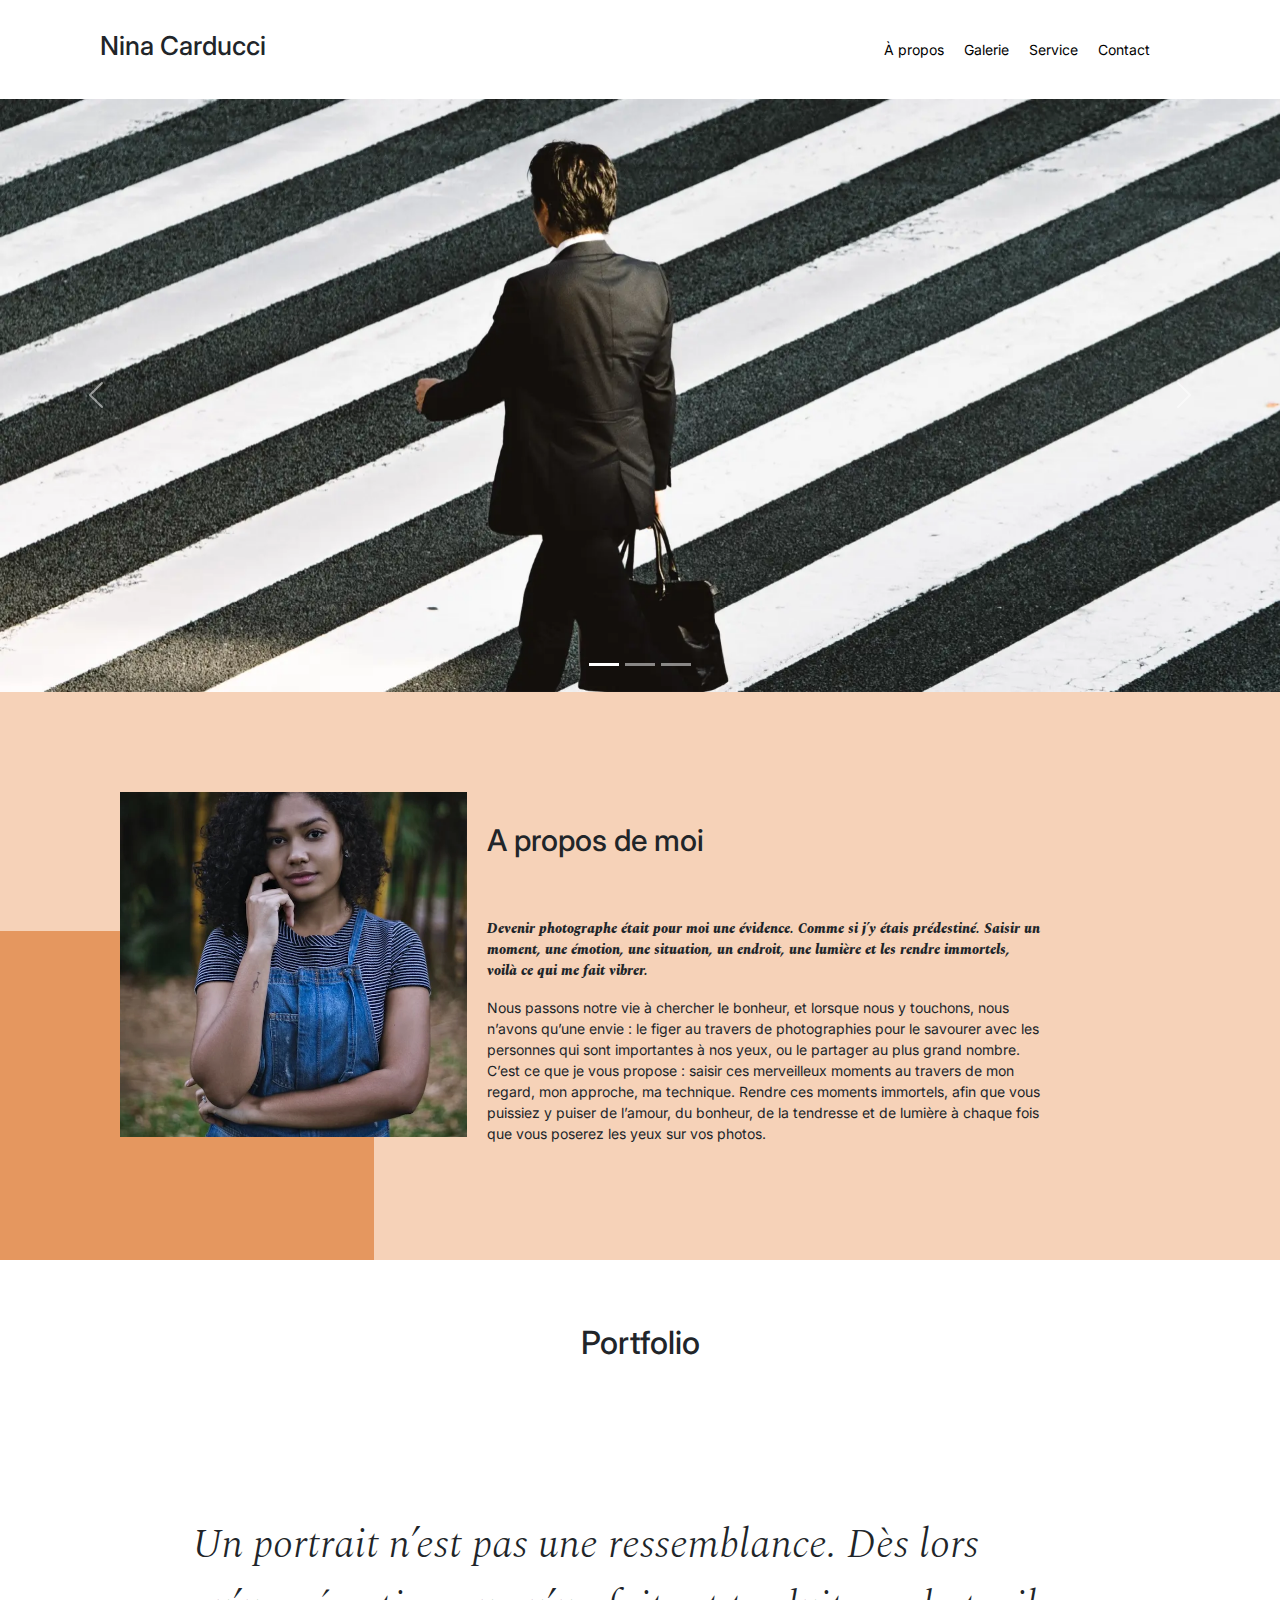
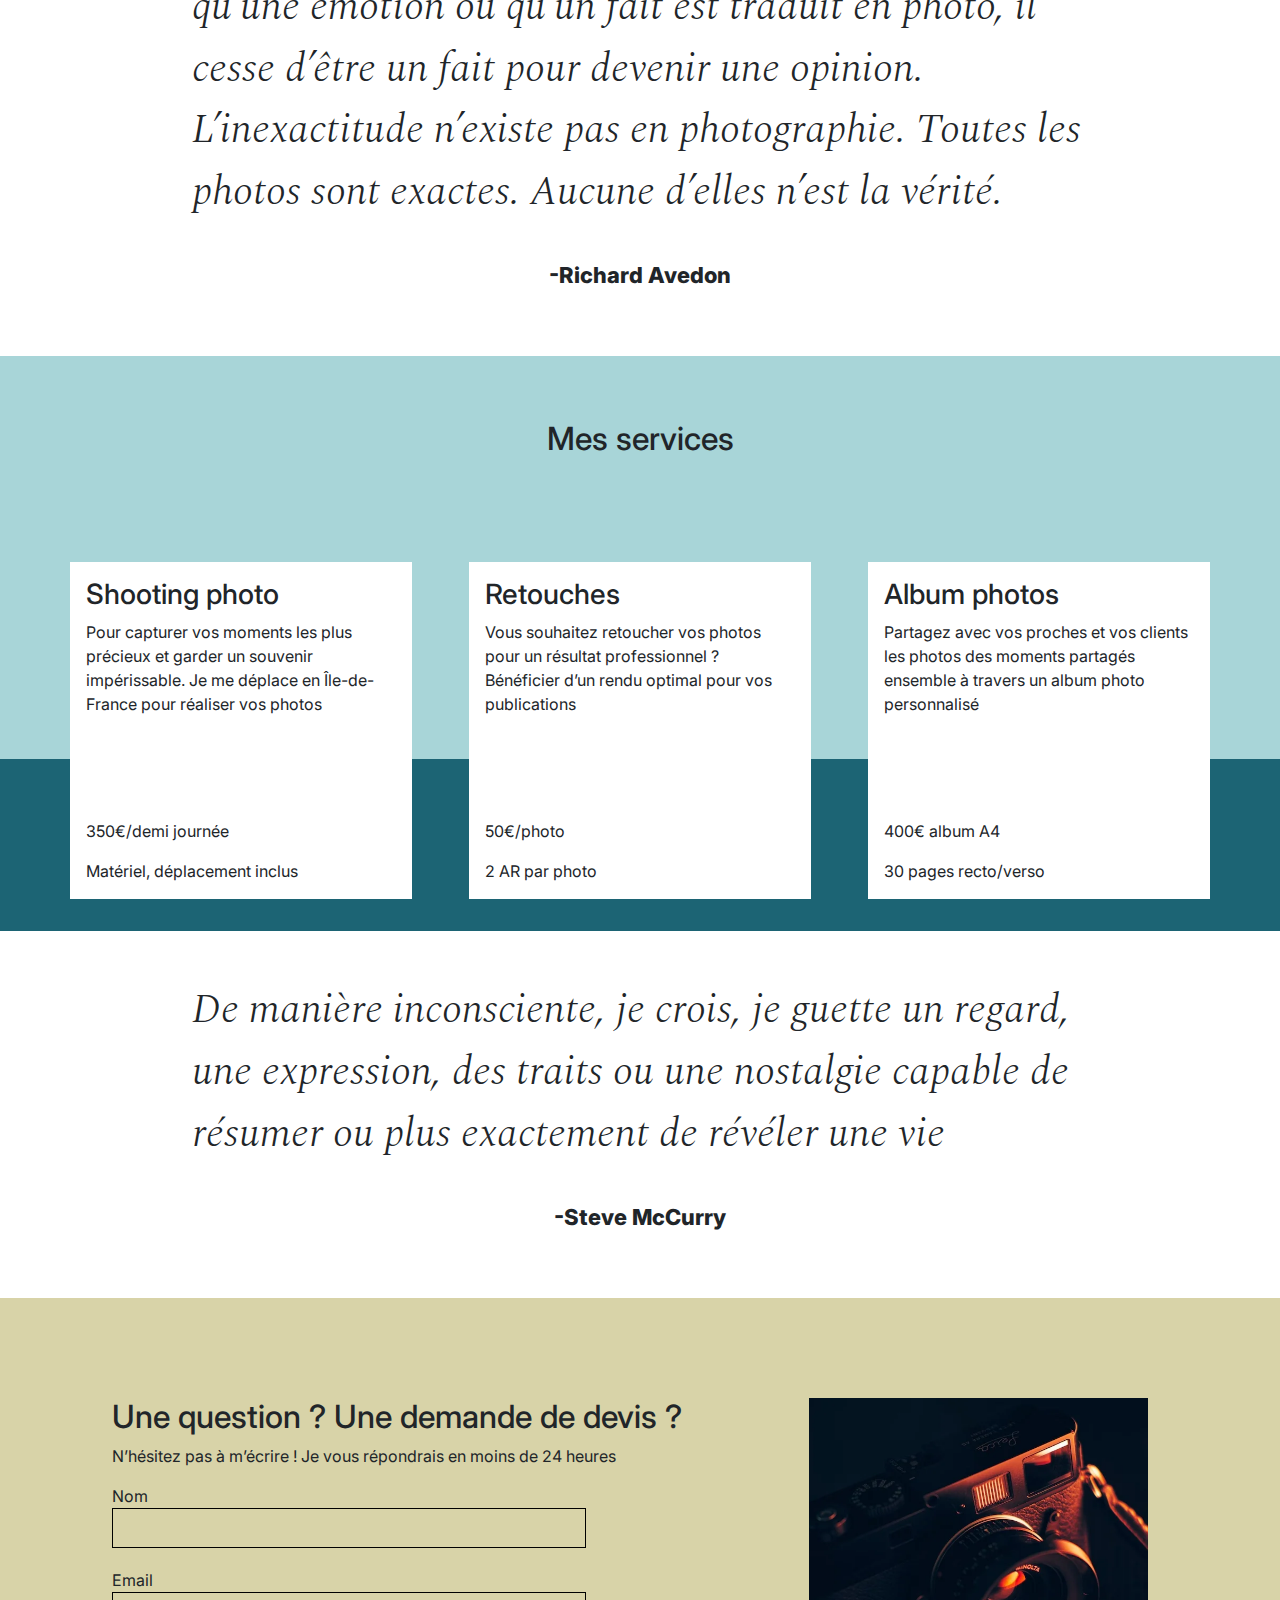
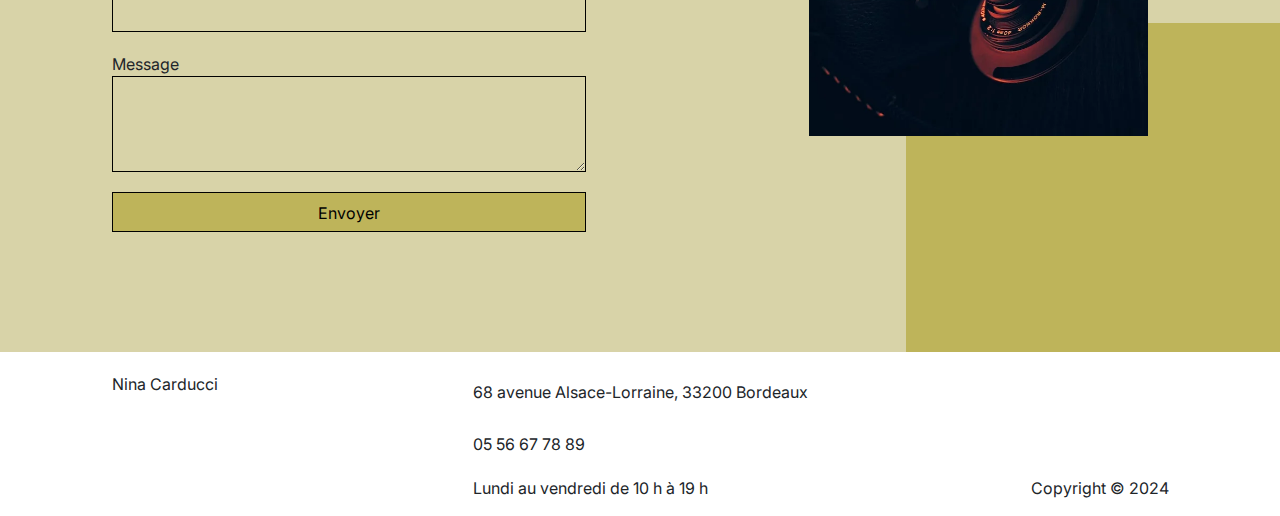
==== index.html @ c03c8fc2 "add adress schema.org" ====
<!DOCTYPE html>
<html lang="fr">
  <head>
<script type="application/ld+json">
{
  "@context": "http://schema.org",
  "@type": "CreativeWork",
  "name": "Nina Carducci - Photographie",
  "url": "https://sebdgv.github.io/nina-carducci/",
  "author": {
    "@type": "Person",
    "name": "Nina Carducci",
    "url": "https://sebdgv.github.io/nina-carducci/"
  },
  "datePublished": "2020-01-01",
  "dateModified": "2024-04-19",
  "description": "Portfolio officiel de Nina Carducci, présentant une collection ainsi que des services de photographie.",
  "genre": "Photographie",
  "inLanguage": "fr",
  "image": {
    "@type": "ImageObject",
    "url": "https://sebdgv.github.io/nina-carducci/images/slider/nicholas-green-nPz8akkUmDI-unsplash.webp"
  },
  "mainEntityOfPage": {
    "@type": "WebPage",
    "@id": "https://sebdgv.github.io/nina-carducci/"
  },
  "countryOfOrigin": {
    "@type": "Country",
    "name": "France"
  },
  "contentLocation": {
    "@type": "Place",
    "name": "Bordeaux, France",
    "telephone": "+33556677889",
    "address": {
    "@type": "PostalAddress",
    "streetAddress": "68 avenue Alsace-Lorraine",
    "addressLocality": "Bordeaux",
    "postalCode": "33000",
    "addressCountry": "FR"
  },
  "image": "https://sebdgv.github.io/nina-carducci/images/slider/nicholas-green-nPz8akkUmDI-unsplash.webp",
    "openingHoursSpecification": [
      {
        "@type": "OpeningHoursSpecification",
        "dayOfWeek": [
          "Monday",
          "Tuesday",
          "Wednesday",
          "Thursday",
          "Friday"
        ],
        "opens": "10:00",
        "closes": "19:00"
      }
    ]
  }
}
</script>
    <meta name="viewport" content="width=device-width, initial-scale=1.0" />
    <link rel="stylesheet" href="./assets/bootstrap/bootstrap.css" />
    <link rel="stylesheet" href="./assets/style.css" />
    <link rel="preconnect" href="https://fonts.googleapis.com" />
    <link rel="preconnect" href="https://fonts.gstatic.com" crossorigin />
    <link
      href="https://fonts.googleapis.com/css2?family=Inter&family=Spectral:ital,wght@0,400;1,300;1,400;1,800&display=swap"
      rel="stylesheet"
    />
    <link
      rel="stylesheet"
      href="https://cdnjs.cloudflare.com/ajax/libs/font-awesome/6.5.2/css/all.min.css"
      integrity="sha512-SnH5WK+bZxgPHs44uWIX+LLJAJ9/2PkPKZ5QiAj6Ta86w+fsb2TkcmfRyVX3pBnMFcV7oQPJkl9QevSCWr3W6A=="
      crossorigin="anonymous"
      referrerpolicy="no-referrer"
    />
    <meta charset="UTF-8" />
    <meta
      name="description"
      content="Nina Carducci est une photographe proffessionelle à Bordeaux."
    />
    <meta name="robots" content="index, follow" />

    <meta
      property="og:title"
      content="Nina Carducci - Photographe professionnelle à Bordeaux. "
    />
    <meta
      property="og:description"
      content="Découvrez les services de photographie uniques de Nina Carducci: portraits, de mariages, de concerts, et événements d'entreprise. 
      Retoucher vos clichés, personnaliser vos albums et capturer vos instants précieux avec une qualité professionnelle garantie. Explorez notre galerie et réservez votre séance aujourd'hui !"
    />
    <meta property="og:type" content="website" />
    <meta property="og:url" content="https://sebdgv.github.io/nina-carducci/" />
    <script src="./assets/bootstrap/bootstrap.bundle.js"></script>
    <script
      src="https://code.jquery.com/jquery-3.4.1.min.js"
      integrity="sha256-CSXorXvZcTkaix6Yvo6HppcZGetbYMGWSFlBw8HfCJo="
      crossorigin="anonymous"
    ></script>
    <script src="./assets/maugallery.js"></script>
    <script src="./assets/scripts.js"></script>
    <title>Nina Carducci - Photographe Professionnel à Bordeaux</title>
  </head>
  <body>
    <div class="top-header">
      <h1 class="name">Nina Carducci</h1>
      <div class="nav">
        <ul>
          <li><a href="#about">À propos</a></li>
          <li><a href="#gallery">Galerie</a></li>
          <li><a href="#services">Service</a></li>
          <li><a href="#contact">Contact</a></li>
          <li>
            <a
              class="social-link"
              href="https://www.instagram.com/ninacarducci.photo/?hl=fr"
              target="_blank"
              aria-label="icon instagram"
              ><i class="fa-brands fa-instagram"></i
            ></a>
          </li>
        </ul>
      </div>
    </div>
    <div id="header">
      <div
        id="carouselExampleIndicators"
        class="carousel slide"
        data-bs-ride="carousel"
      >
        <div class="carousel-indicators">
          <button
            type="button"
            data-bs-target="#carouselExampleIndicators"
            data-bs-slide-to="0"
            class="active"
            aria-current="true"
            aria-label="Slide 1"
          ></button>
          <button
            type="button"
            data-bs-target="#carouselExampleIndicators"
            data-bs-slide-to="1"
            aria-label="Slide 2"
          ></button>
          <button
            type="button"
            data-bs-target="#carouselExampleIndicators"
            data-bs-slide-to="2"
            aria-label="Slide 3"
          ></button>
        </div>
        <div class="carousel-inner">
          <div class="carousel-item active">
            <img
              src="./assets/images/slider/ryoji-iwata-wUZjnOv7t0g-unsplash.webp"
              class="d-block w-100"
              alt="Homme d'affaires traversant un passage piéton. "
            />
          </div>
          <div class="carousel-item">
            <img
              src="./assets/images/slider/nicholas-green-nPz8akkUmDI-unsplash.webp"
              class="d-block w-100"
              alt="Foule enthousiaste lors d'un concert."
            />
          </div>
          <div class="carousel-item">
            <img
              src="./assets/images/slider/edward-cisneros-3_h6-1NPDGw-unsplash.webp"
              class="d-block w-100"
              alt="Mariés dansant sous une haie d'honneur."
            />
          </div>
        </div>
        <button
          class="carousel-control-prev"
          type="button"
          data-bs-target="#carouselExampleIndicators"
          data-bs-slide="prev"
        >
          <span class="carousel-control-prev-icon" aria-hidden="true"></span>
          <span class="visually-hidden">Previous</span>
        </button>
        <button
          class="carousel-control-next"
          type="button"
          data-bs-target="#carouselExampleIndicators"
          data-bs-slide="next"
        >
          <span class="carousel-control-next-icon" aria-hidden="true"></span>
          <span class="visually-hidden">Next</span>
        </button>
      </div>
    </div>
    <section id="about">
      <div class="picture left">
        <img
          src="./assets/images/nina1.webp"
          alt="Portrait de la photographe Nina Carducci"
        />
      </div>
      <div id="about-me">
        <h2 class="about-me__title">A propos de moi</h2>
        <p class="about-me__introduction">
          Devenir photographe était pour moi une évidence. Comme si j’y étais
          prédestiné. Saisir un moment, une émotion, une situation, un endroit,
          une lumière et les rendre immortels, voilà ce qui me fait vibrer.
        </p>
        <p>
          Nous passons notre vie à chercher le bonheur, et lorsque nous y
          touchons, nous n’avons qu’une envie : le figer au travers de
          photographies pour le savourer avec les personnes qui sont importantes
          à nos yeux, ou le partager au plus grand nombre. C’est ce que je vous
          propose : saisir ces merveilleux moments au travers de mon regard, mon
          approche, ma technique. Rendre ces moments immortels, afin que vous
          puissiez y puiser de l’amour, du bonheur, de la tendresse et de
          lumière à chaque fois que vous poserez les yeux sur vos photos.
        </p>
      </div>
    </section>
    <section id="gallery">
      <h2 class="title">Portfolio</h2>
      <div class="container py-3">
        <figure class="gallery" style="display: none">
          <img
            data-gallery-tag="Concert"
            class="gallery-item"
            src="./assets/images/gallery/concerts/aaron-paul-wnX-fXzB6Cw-unsplash.webp"
            alt="Public sous éclairage rouge lors d'un concert."
            loading="lazy"
          />
          <img
            data-gallery-tag="Entreprises"
            class="gallery-item"
            src="./assets/images/gallery/entreprise/ali-morshedlou-WMD64tMfc4k-unsplash.webp"
            alt="Homme en costume avec un cravate rouge posant les bras croisés."
            loading="lazy"
          />
          <img
            data-gallery-tag="Entreprises"
            class="gallery-item"
            src="./assets/images/gallery/entreprise/jason-goodman-tHO1_OuKbg0-unsplash.webp"
            alt="Femme souriante en blouse bleue au bureau."
            loading="lazy"
          />
          <img
            data-gallery-tag="Mariages"
            class="gallery-item"
            src="./assets/images/gallery/mariage/hannah-busing-RvF2R_qMpRk-unsplash.webp"
            alt="Deux paires demains tendues les unes vers les autres."
            loading="lazy"
          />
          <img
            data-gallery-tag="Portrait"
            class="gallery-item"
            src="./assets/images/gallery/portraits/ade-tunji-rVkhWWZFAtQ-unsplash.webp"
            alt="Portrait d'homme barbu sous lumière vive."
            loading="lazy"
          />
          <img
            data-gallery-tag="Mariages"
            class="gallery-item"
            src="./assets/images/gallery/mariage/jakob-owens-SiniLJkXhMc-unsplash.webp"
            alt="Mariés heureux au crépuscule."
            loading="lazy"
          />
          <img
            data-gallery-tag="Portrait"
            class="gallery-item"
            src="./assets/images/gallery/portraits/nino-van-prattenburg--443cl1uR_8-unsplash.webp"
            alt="Jeune femme derrière un grillage."
            loading="lazy"
          />
          <img
            data-gallery-tag="Concert"
            class="gallery-item"
            src="./assets/images/gallery/concerts/austin-neill-hgO1wFPXl3I-unsplash.webp"
            alt="Artiste en contre-jour sur scène."
            loading="lazy"
          />
          <img
            data-gallery-tag="Entreprises"
            class="gallery-item"
            src="./assets/images/gallery/entreprise/mateus-campos-felipe-Fsgzm8N0hIY-unsplash.webp"
            alt="Femme souriante au bureau."
            loading="lazy"
          />
        </figure>
      </div>
      <div class="quote">
        <blockquote
          cite="https://phototrend.fr/2008/08/richard-avedon-au-jeu-de-paume/"
        >
          <p class="quote__text">
            Un portrait n’est pas une ressemblance. Dès lors qu’une émotion ou
            qu’un fait est traduit en photo, il cesse d’être un fait pour
            devenir une opinion. L’inexactitude n’existe pas en photographie.
            Toutes les photos sont exactes. Aucune d’elles n’est la vérité.
          </p>
          <footer class="quote__author"><cite>-Richard Avedon</cite></footer>
        </blockquote>
      </div>
    </section>
    <section id="services">
      <h2 class="title">Mes services</h2>
      <div class="container">
        <div class="service">
          <div class="service__description">
            <h3>Shooting photo</h3>
            <p>
              Pour capturer vos moments les plus précieux et garder un souvenir
              impérissable. Je me déplace en Île-de-France pour réaliser vos
              photos
            </p>
          </div>
          <div class="service__price">
            <p class="price">350€/demi journée</p>
            <span>Matériel, déplacement inclus</span>
          </div>
        </div>
        <div class="service">
          <div class="service__description">
            <h3>Retouches</h3>
            <p>
              Vous souhaitez retoucher vos photos pour un résultat professionnel
              ? Bénéficier d’un rendu optimal pour vos publications
            </p>
          </div>
          <div class="service__price">
            <p class="price">50€/photo</p>
            <span>2 AR par photo</span>
          </div>
        </div>
        <div class="service">
          <div class="service__description">
            <h3>Album photos</h3>
            <p>
              Partagez avec vos proches et vos clients les photos des moments
              partagés ensemble à travers un album photo personnalisé
            </p>
          </div>
          <div class="service__price">
            <p class="price">400€ album A4</p>
            <span>30 pages recto/verso</span>
          </div>
        </div>
      </div>
    </section>
    <div class="quote">
      <blockquote
        cite="https://phototrend.fr/2012/10/zoom-photographe-steve-mccurry/"
      >
        <p class="quote__text">
          De manière inconsciente, je crois, je guette un regard, une
          expression, des traits ou une nostalgie capable de résumer ou plus
          exactement de révéler une vie
        </p>
        <footer class="quote__author"><cite>-Steve McCurry</cite></footer>
      </blockquote>
    </div>
    <section id="contact">
      <div class="container">
        <div class="form-container">
          <h2>Une question ? Une demande de devis ?</h2>
          <p>
            N’hésitez pas à m’écrire ! Je vous répondrais en moins de 24 heures
          </p>
          <form action="#" method="post">
            <label for="nom">Nom</label>
            <input type="text" name="nom" id="nom" />
            <label for="email">Email</label>
            <input type="email" name="email" id="email" />
            <label for="message">Message</label>
            <textarea
              name="message"
              id="message"
              cols="30"
              rows="10"
            ></textarea>
            <input type="submit" value="Envoyer" />
          </form>
        </div>
        <figure class="picture right">
          <img
            src="./assets/images/camera1.webp"
            alt="Appareil photo vintage Minolta."
            loading="lazy"
          />
        </figure>
      </div>
    </section>
    <footer class="footer">
      <p class="logo">Nina Carducci</p>
      <div class="adress">
        <ul>
          <li>
            <p>
              <i class="fa-solid fa-location-dot"></i>
              68 avenue Alsace-Lorraine, 33200 Bordeaux
            </p>
          </li>
          <li>
            <p>
              <i class="fa-solid fa-mobile-screen-button"></i>
              05 56 67 78 89
            </p>
          </li>
          <li><p>Lundi au vendredi de 10 h à 19 h</p></li>
        </ul>
      </div>
      <div class="socials">
        <ul>
          <li>
            <a
              href="https://www.instagram.com/"
              target="_blank"
              aria-label="lien vers instagram"
              ><i class="fa-brands fa-instagram"></i
            ></a>
          </li>
          <li>
            <a
              href="https://www.facebook.com/"
              target="_blank"
              aria-label="icon facebook"
              ><i class="fa-brands fa-facebook-f"></i
            ></a>
          </li>
          <li>
            <a
              href="https://www.twitter.com/"
              target="_blank"
              aria-label="icon twitter"
              ><i class="fa-brands fa-x-twitter"></i
            ></a>
          </li>
        </ul>
        <p>Copyright © 2024</p>
      </div>
    </footer>
  </body>
</html>
---- assets/style.css ----
:root{
	--orangeDark: #E5975F;
	--orangeLight:#F6D2B8;
	--blueDark:#1C6474;
	--blueLight:#A8D5D8;
	--greenDark:#BEB45A;
	--greenLight:#D8D3A8;
}

body {
	max-width: 1920px;
	margin: auto;
}
* {
	font-family: 'Inter';
	font-style: normal;
}
.top-header {
	background-color: white;
	position: sticky;
	top:0;
	z-index: 1000;
	display: flex;
	justify-content: space-between;
	padding-inline: 100px;
	padding-block: 30px;
	align-items: center;
}

.top-header .name {
	font-size: 26px;
}

ul{
		list-style-type: none;
}

.nav ul {
	display: flex;
	font-size: 14px;
	margin-bottom: 0;
	align-items: center;
}

.nav li {
	padding-inline: 10px;
}

a {
	text-decoration: none;
	color: #000;
	white-space:nowrap;
}

a:hover{
	color: var(--orangeDark);
}


#about {
	display: flex;
	background-color: var(--orangeLight);
	padding-inline: 100px;
	padding-block: 100px;
	position: relative;
}

.picture.left::before {
	content: ' ';
	background-color: var(--orangeDark);
	width: 374px;
	height: 329px;
	position: absolute;
	bottom: 0;
	left: 0;
	z-index: -1;
}

.picture {
	flex: 1;
	margin: 0 20px;
	z-index: 0;
}

.picture img {
	width: 100%;

}
#about-me {
	flex: 2
}
.about-me__title {
	margin-top: 1em;
	margin-bottom: 60px;
	font-size: 30px;
}
.about-me__introduction {
	font-family: 'Spectral';
	font-weight: 800;
	font-style: italic;
	width: 60%;
}
#about-me p {
	width: 80%;
	font-size: 14px;
}

#gallery {
	/*	min-height: 100vh; */
}
.title{
	text-align: center;
	padding-block: 2em;
}
.gallery .nav {
	justify-content: center;
}
.nav-pills .nav-link.active, .nav-pills .show > .nav-link {
	color: #000;
	background-color: var(--orangeDark);
	border-radius: 10px ;
}
.nav-pills .nav-link {
	color: #000;
	cursor: pointer;
}
.item-column {
	position: relative;
	margin-bottom: 0 !important;
	padding: 0;
}
.item-column::after{
	content: "";
	display: block;
	padding-bottom: 100%;

}
.gallery-item {
	position: absolute;
	width: 100%;
	height: 100%;
	object-fit: cover;
	padding: .5em;
}
.mg-prev, .mg-next {
	width: 30px;
	height: 30px;
	border-radius: 00%;
	justify-content: center;
	align-items: center;
	display: flex;
	font-size: 24px;
}

.quote {
	font-family: 'Spectral';
	font-style: italic;
	width: 70%;
	margin: auto;
	padding-block: 3em;
}
.quote__text {
	font-family: Spectral;
	font-style: italic;
	font-weight: 300;
	font-size: calc(1.375rem + 1.5vw);
}

.quote__author {
	font-family: Spectral;
	font-weight: 800;
	font-size: 22px;
}

#services {
	margin: auto;
	background-color: var(--blueLight);
	position: relative;
}
#services .container::before{
	content: ' ';
	background-color: var(--blueDark);
	position: absolute;
	width: 100%;
	height: 30%;
	bottom: 0;
	left: 0;
	z-index: 0;
}

#services .container {
	justify-content: space-between;
	display: flex;
	padding : 2em 0;

}

.service {
	background-color: white;
	max-width: 390px;
	width: 30%;
	height: 337px;
	padding: 1em;
	display: flex;
	flex-direction: column;
	justify-content: space-between;
	z-index: 1;
}

#contact {
	margin: auto;
	background-color: var(--greenLight) ;
	position: relative;
	padding-inline: 100px;
	padding-block: 100px;
}

#contact .container {
	display: flex;
}
.picture.right::before {
	content: ' ';
	background-color: var(--greenDark);
	width: 374px;
	height: 329px;
	position: absolute;
	bottom: 0;
	right: 0;
	z-index: -1;
}
.form-container {
	flex : 2;

}
form {
	display: flex;
	flex-direction: column;
	width: 70%;
	align-items: flex-start;
}

form input {
	width: 100%;
	background-color: transparent;
	border: solid 1px;
	height: 2.5em;
	margin-bottom: 20px;
}

form textarea {
	width: 100%;
	background-color: transparent;
	border: solid 1px;
	height: 5em;
	line-height: 2.5em;
	font-size: 1.2em;
	margin-bottom: 20px;
}
input[type="submit"] {
	background-color: var(--greenDark);
	padding: .5em 1em
}

/* Icon social media */

.fa-brands{
	font-size: 1.5rem;
}


@media all and (max-width: 1180px) {
	.picture {
		flex : 2;
	}
	#about, #contact .container {
		align-items: center;
	}
	.about-me__title {
		margin-top: 0;
		margin-bottom: 1em;
	}
	#about-me p {
		width: 100%;
	}
}

@media all and (max-width: 1000px) {
	#about{
		flex-direction: column;

	}
	.picture {
		width: 50%;
	}
	.picture.left::before {
		width: 100%;
		height: 30%;
		position: absolute;
		bottom: auto;
		top: 0;
		left: 0;
		z-index: -1;
	}
	.about-me__title{
		text-align: center;
		margin-top: 1em;
	}
	#services .container {
		flex-direction: column;
	}
	.service {
		width: 100%;
		max-width: 100%;
		height: auto;
		margin: 2em 0
	}
	.service__description{
		margin-bottom: 1em;
	}

	#services .container::before{
		width: 30%;
		height: 100%;
		bottom: 0;
		right: 0;
		left: auto;
		z-index: 0;
	}

	#contact .container {
		flex-direction: column;
	}
	#contact .picture.right {
		margin-top: 1em;
	}
	.picture.right::before {
		width: 100%;
		height: 30%;
		position: absolute;
		bottom: 0;
		right: 0;
		z-index: -1;
	}
		footer {
		flex-direction: column;
		align-items: center;
	}
}

@media all and (max-width: 650px) {
	.top-header {
		flex-direction: column;
		padding-inline: 0;
	}
	.top-header .nav, .top-header .nav ul {
		width: 100%;
		padding: 0 0 0 0;
	}
	.top-header .nav li {
		flex: 1;
		padding-block: 1em;
		text-align: center;
	}
	.picture.left::before, .picture.right::before {
		height: 150px;
	}
	#services .container {
		align-items: center;
	}
	.service {
		max-width: 90%;
	}
	#about, #contact {
		padding-inline: 2em;
		padding-block: 2em;
	}
	form {
		width: 100%;
	}
	.picture {
		width: 80%;
	}

}

/* SECTION FOOTER */

footer{
	display: flex;
	justify-content: space-around;
	padding-top: 20px;
}


.socials{
	display: flex;
	flex-direction: column;
	justify-content: space-between;
}

.socials ul{
	display: flex;
	justify-content: center;
	gap: 20px;
	margin-top: 50px;
	padding: 0;
}

.fa-solid{
	font-size: 1.5rem;
}
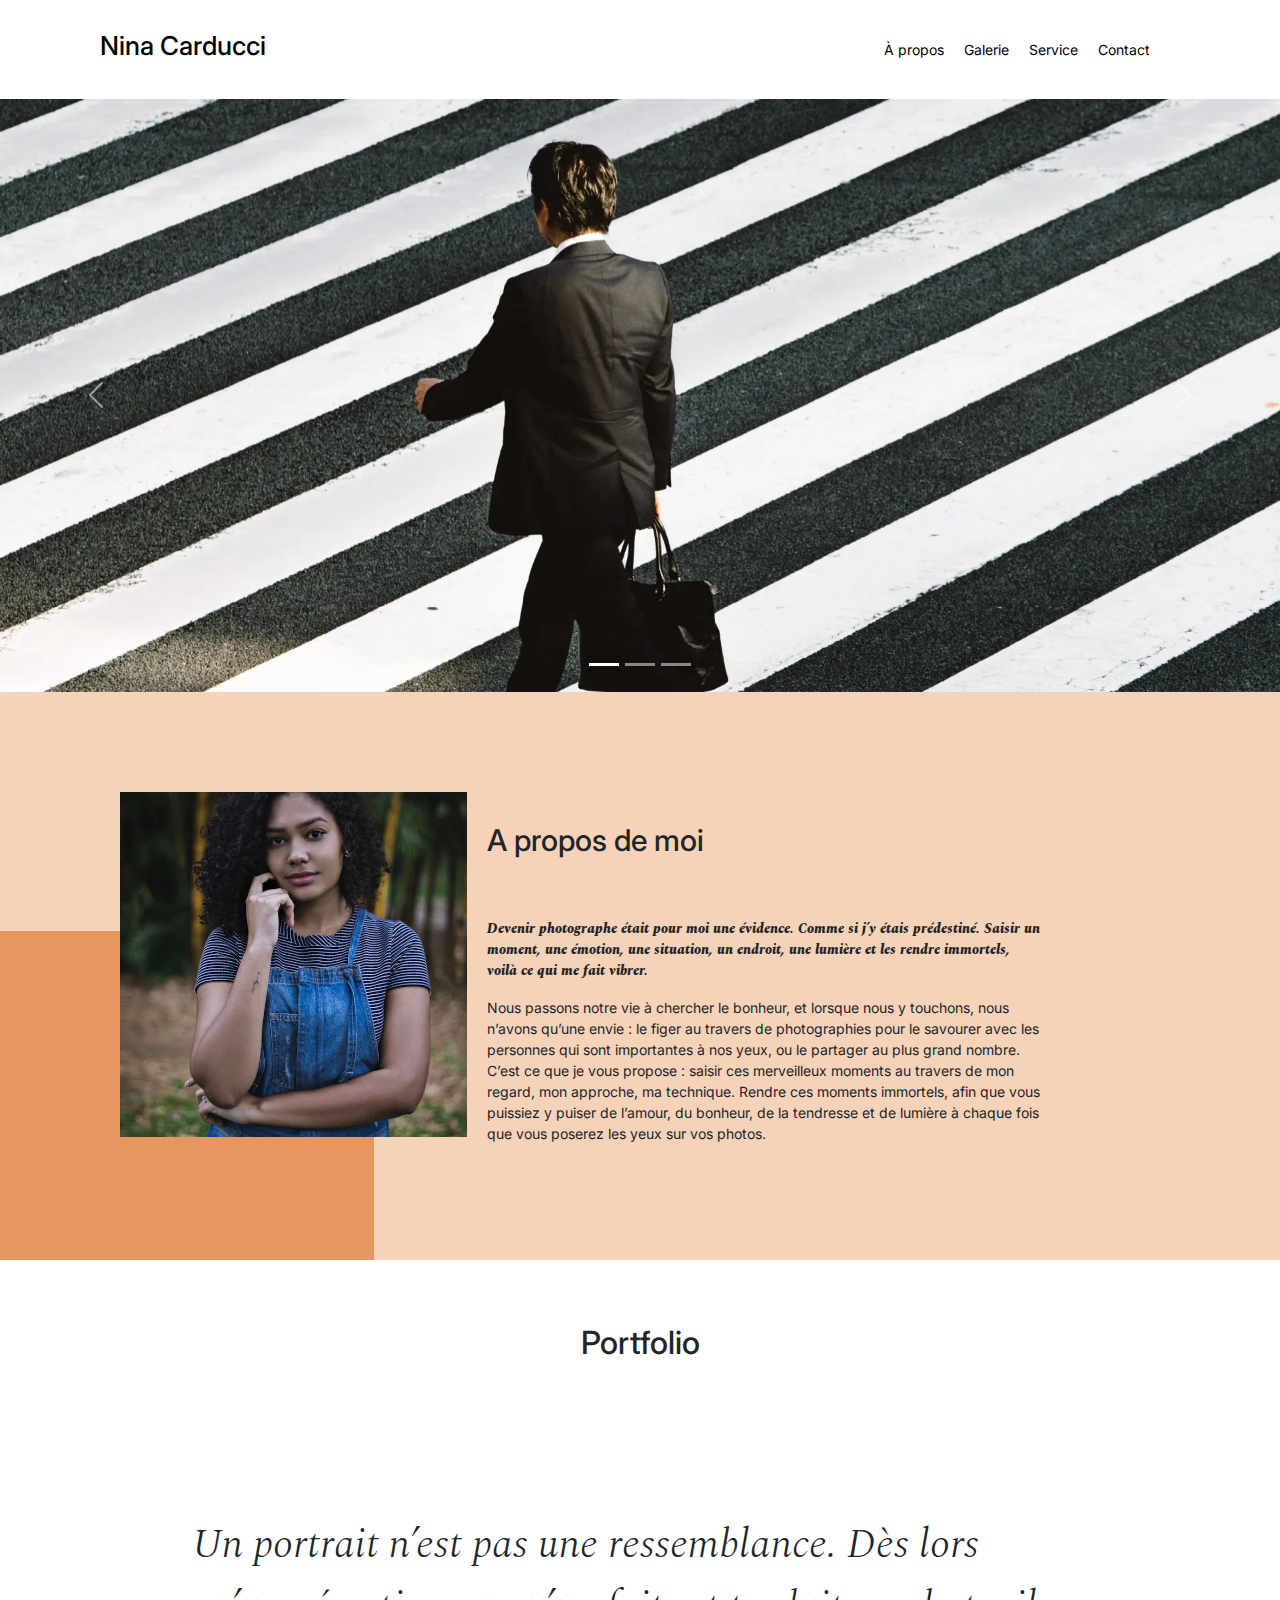
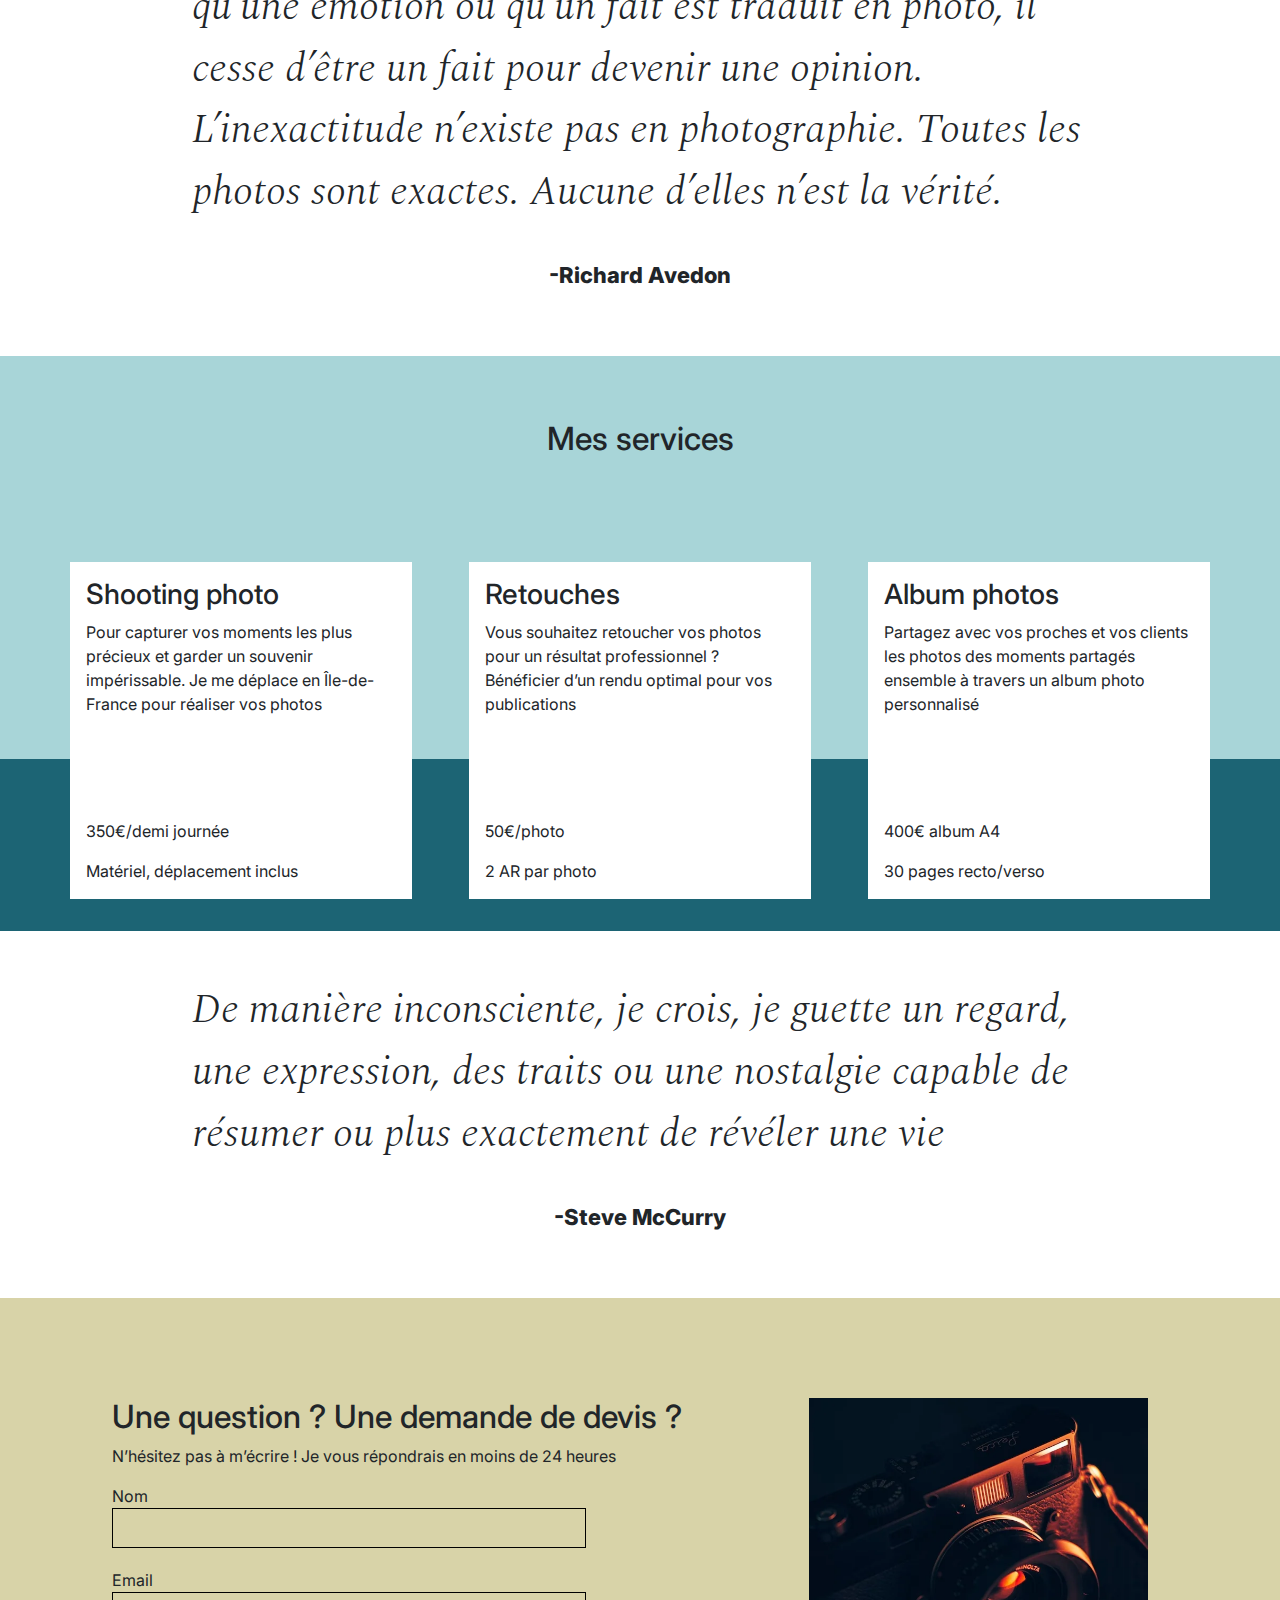
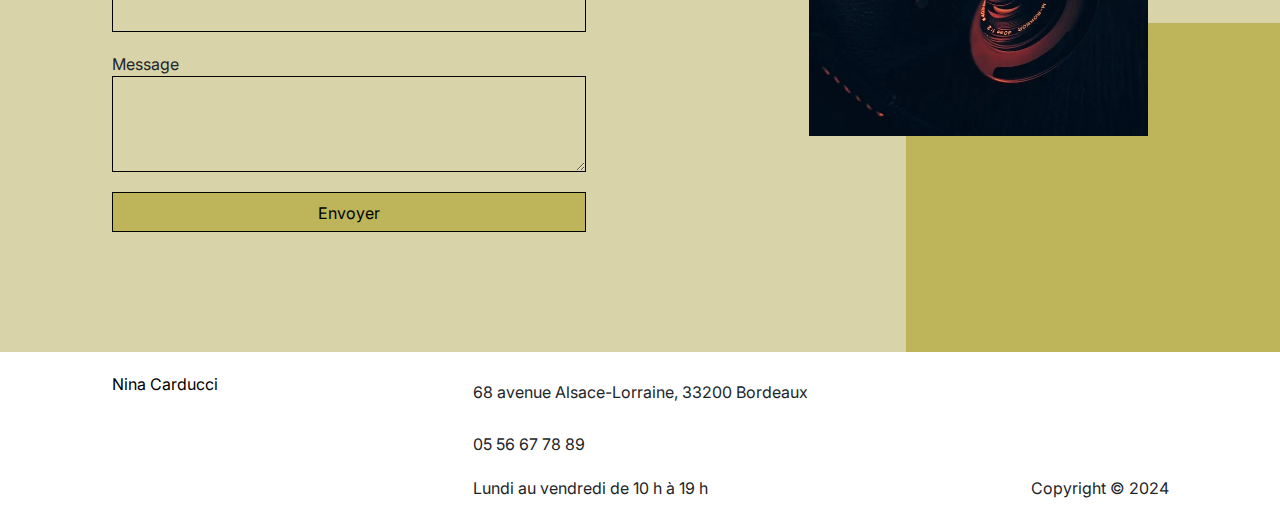
==== commit 925eb8a2: "add links + required form" ====
--- a/index.html
+++ b/index.html
@@ -1,65 +1,65 @@
 <!DOCTYPE html>
 <html lang="fr">
   <head>
-<script type="application/ld+json">
-{
-  "@context": "http://schema.org",
-  "@type": "CreativeWork",
-  "name": "Nina Carducci - Photographie",
-  "url": "https://sebdgv.github.io/nina-carducci/",
-  "author": {
-    "@type": "Person",
-    "name": "Nina Carducci",
-    "url": "https://sebdgv.github.io/nina-carducci/"
-  },
-  "datePublished": "2020-01-01",
-  "dateModified": "2024-04-19",
-  "description": "Portfolio officiel de Nina Carducci, présentant une collection ainsi que des services de photographie.",
-  "genre": "Photographie",
-  "inLanguage": "fr",
-  "image": {
-    "@type": "ImageObject",
-    "url": "https://sebdgv.github.io/nina-carducci/images/slider/nicholas-green-nPz8akkUmDI-unsplash.webp"
-  },
-  "mainEntityOfPage": {
-    "@type": "WebPage",
-    "@id": "https://sebdgv.github.io/nina-carducci/"
-  },
-  "countryOfOrigin": {
-    "@type": "Country",
-    "name": "France"
-  },
-  "contentLocation": {
-    "@type": "Place",
-    "name": "Bordeaux, France",
-    "telephone": "+33556677889",
-    "address": {
-    "@type": "PostalAddress",
-    "streetAddress": "68 avenue Alsace-Lorraine",
-    "addressLocality": "Bordeaux",
-    "postalCode": "33000",
-    "addressCountry": "FR"
-  },
-  "image": "https://sebdgv.github.io/nina-carducci/images/slider/nicholas-green-nPz8akkUmDI-unsplash.webp",
-    "openingHoursSpecification": [
+    <script type="application/ld+json">
       {
-        "@type": "OpeningHoursSpecification",
-        "dayOfWeek": [
-          "Monday",
-          "Tuesday",
-          "Wednesday",
-          "Thursday",
-          "Friday"
-        ],
-        "opens": "10:00",
-        "closes": "19:00"
+        "@context": "http://schema.org",
+        "@type": "CreativeWork",
+        "name": "Nina Carducci - Photographie",
+        "url": "https://sebdgv.github.io/nina-carducci/",
+        "author": {
+          "@type": "Person",
+          "name": "Nina Carducci",
+          "url": "https://sebdgv.github.io/nina-carducci/"
+        },
+        "datePublished": "2020-01-01",
+        "dateModified": "2024-04-19",
+        "description": "Portfolio officiel de Nina Carducci, présentant une collection ainsi que des services de photographie.",
+        "genre": "Photographie",
+        "inLanguage": "fr",
+        "image": {
+          "@type": "ImageObject",
+          "url": "https://raw.githubusercontent.com/SebdGv/nina-carducci/main/assets/images/slider/nicholas-green-nPz8akkUmDI-unsplash.webp"
+        },
+        "mainEntityOfPage": {
+          "@type": "WebPage",
+          "@id": "https://sebdgv.github.io/nina-carducci/"
+        },
+        "countryOfOrigin": {
+          "@type": "Country",
+          "name": "France"
+        },
+        "contentLocation": {
+          "@type": "Place",
+          "name": "Bordeaux, France",
+          "telephone": "+33556677889",
+          "address": {
+            "@type": "PostalAddress",
+            "streetAddress": "68 avenue Alsace-Lorraine",
+            "addressLocality": "Bordeaux",
+            "postalCode": "33000",
+            "addressCountry": "FR"
+          },
+          "image": "https://raw.githubusercontent.com/SebdGv/nina-carducci/main/assets/images/nina1.webp",
+          "openingHoursSpecification": [
+            {
+              "@type": "OpeningHoursSpecification",
+              "dayOfWeek": [
+                "Monday",
+                "Tuesday",
+                "Wednesday",
+                "Thursday",
+                "Friday"
+              ],
+              "opens": "10:00",
+              "closes": "19:00"
+            }
+          ]
+        }
       }
-    ]
-  }
-}
-</script>
+    </script>
     <meta name="viewport" content="width=device-width, initial-scale=1.0" />
-    <link rel="stylesheet" href="./assets/bootstrap/bootstrap.css" />
+    <link rel="stylesheet" href="./assets/bootstrap/bootstrap.min.css" />
     <link rel="stylesheet" href="./assets/style.css" />
     <link rel="preconnect" href="https://fonts.googleapis.com" />
     <link rel="preconnect" href="https://fonts.gstatic.com" crossorigin />
@@ -75,36 +75,68 @@
       referrerpolicy="no-referrer"
     />
     <meta charset="UTF-8" />
+
     <meta
       name="description"
-      content="Nina Carducci est une photographe proffessionelle à Bordeaux."
+      content="Nina Carducci, photographe proffessionelle à Bordeaux.Découvrez les services de photographie uniques de Nina Carducci: portraits, de mariages, de concerts, et événements d'entreprise. 
+      Retoucher vos clichés, personnaliser vos albums et capturer vos instants précieux avec une qualité professionnelle garantie. Explorez notre galerie et réservez votre séance aujourd'hui !"
     />
     <meta name="robots" content="index, follow" />
 
+    <!-- Open Graph Data -->
     <meta
       property="og:title"
-      content="Nina Carducci - Photographe professionnelle à Bordeaux. "
+      content="Nina Carducci - Photographe professionnelle à Bordeaux."
     />
     <meta
       property="og:description"
-      content="Découvrez les services de photographie uniques de Nina Carducci: portraits, de mariages, de concerts, et événements d'entreprise. 
-      Retoucher vos clichés, personnaliser vos albums et capturer vos instants précieux avec une qualité professionnelle garantie. Explorez notre galerie et réservez votre séance aujourd'hui !"
-    />
+      content="Découvrez les services de photographie uniques de Nina Carducci: portraits, de mariages, de concerts, et événements d'entreprise. Retoucher vos clichés, personnaliser vos albums et capturer vos instants précieux avec une qualité professionnelle garantie. Explorez notre galerie et réservez votre séance aujourd'hui !"
+    />
+    <meta property="og:site_name" content="Nina Carducci" />
+    <meta property="og:locale" content="fr_FR" />
     <meta property="og:type" content="website" />
     <meta property="og:url" content="https://sebdgv.github.io/nina-carducci/" />
-    <script src="./assets/bootstrap/bootstrap.bundle.js"></script>
+    <meta
+      property="og:image"
+      content="https://raw.githubusercontent.com/SebdGv/nina-carducci/main/assets/images/nina1.webp"
+    />
+
+    <!-- Twitter Card Data -->
+    <meta name="twitter:card" content="summary_large_image" />
+    <meta name="twitter:site" content="@NinaCarducci" />
+
+    <meta
+      name="twitter:title"
+      content="Nina Carducci - Photographe professionnelle à Bordeaux"
+    />
+    <meta
+      name="twitter:description"
+      content="Découvrez les services de photographie de Nina Carducci: portraits, mariages, concerts et événements d'entreprise. Explorez notre galerie et réservez votre séance !"
+    />
+    <meta
+      name="twitter:image"
+      content="https://sebdgv.github.io/nina-carducci/images/slider/nicholas-green-nPz8akkUmDI-unsplash.webp"
+    />
+    <meta name="twitter:creator" content="@NinaCarducci" />
+
+    <script src="./assets/bootstrap/bootstrap.bundle.min.js" defer></script>
     <script
       src="https://code.jquery.com/jquery-3.4.1.min.js"
       integrity="sha256-CSXorXvZcTkaix6Yvo6HppcZGetbYMGWSFlBw8HfCJo="
       crossorigin="anonymous"
     ></script>
     <script src="./assets/maugallery.js"></script>
-    <script src="./assets/scripts.js"></script>
+    <script src="./assets/scripts.js" defer></script>
     <title>Nina Carducci - Photographe Professionnel à Bordeaux</title>
+    <link
+      rel="icon"
+      type="image/png"
+      href="./assets/images/favicon-16x16.png"
+    />
   </head>
   <body>
     <div class="top-header">
-      <h1 class="name">Nina Carducci</h1>
+      <a href="index.html"><h1 class="name">Nina Carducci</h1></a>
       <div class="nav">
         <ul>
           <li><a href="#about">À propos</a></li>
@@ -369,15 +401,16 @@
           </p>
           <form action="#" method="post">
             <label for="nom">Nom</label>
-            <input type="text" name="nom" id="nom" />
+            <input type="text" name="nom" id="nom" required />
             <label for="email">Email</label>
-            <input type="email" name="email" id="email" />
+            <input type="email" name="email" id="email" required />
             <label for="message">Message</label>
             <textarea
               name="message"
               id="message"
               cols="30"
               rows="10"
+              required
             ></textarea>
             <input type="submit" value="Envoyer" />
           </form>
@@ -392,7 +425,7 @@
       </div>
     </section>
     <footer class="footer">
-      <p class="logo">Nina Carducci</p>
+      <a href="index.html"><p class="logo">Nina Carducci</p></a>
       <div class="adress">
         <ul>
           <li>
--- a/assets/style.css
+++ b/assets/style.css
@@ -105,9 +105,6 @@
 	font-size: 14px;
 }
 
-#gallery {
-	/*	min-height: 100vh; */
-}
 .title{
 	text-align: center;
 	padding-block: 2em;
@@ -348,6 +345,11 @@
 }
 
 @media all and (max-width: 650px) {
+	img{
+		max-width: 400px;
+		max-height: 300px;
+	}
+
 	.top-header {
 		flex-direction: column;
 		padding-inline: 0;
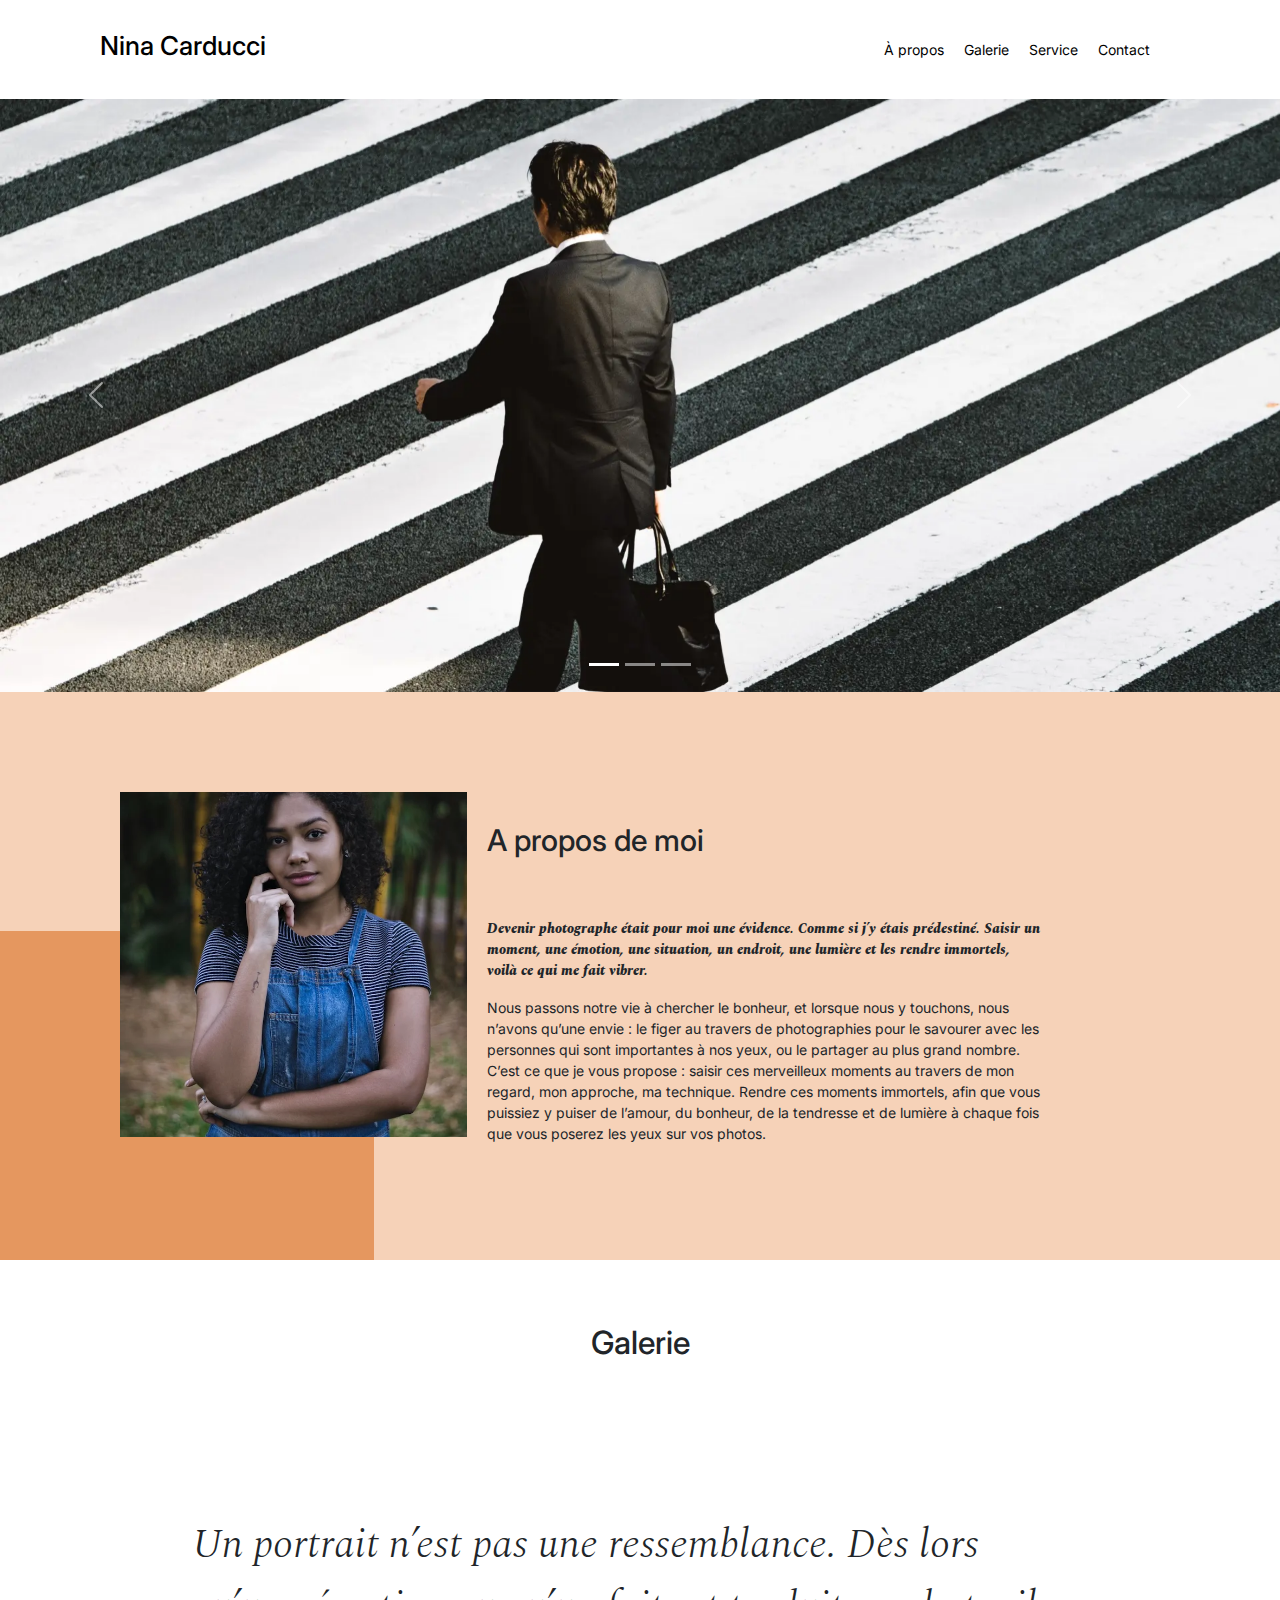
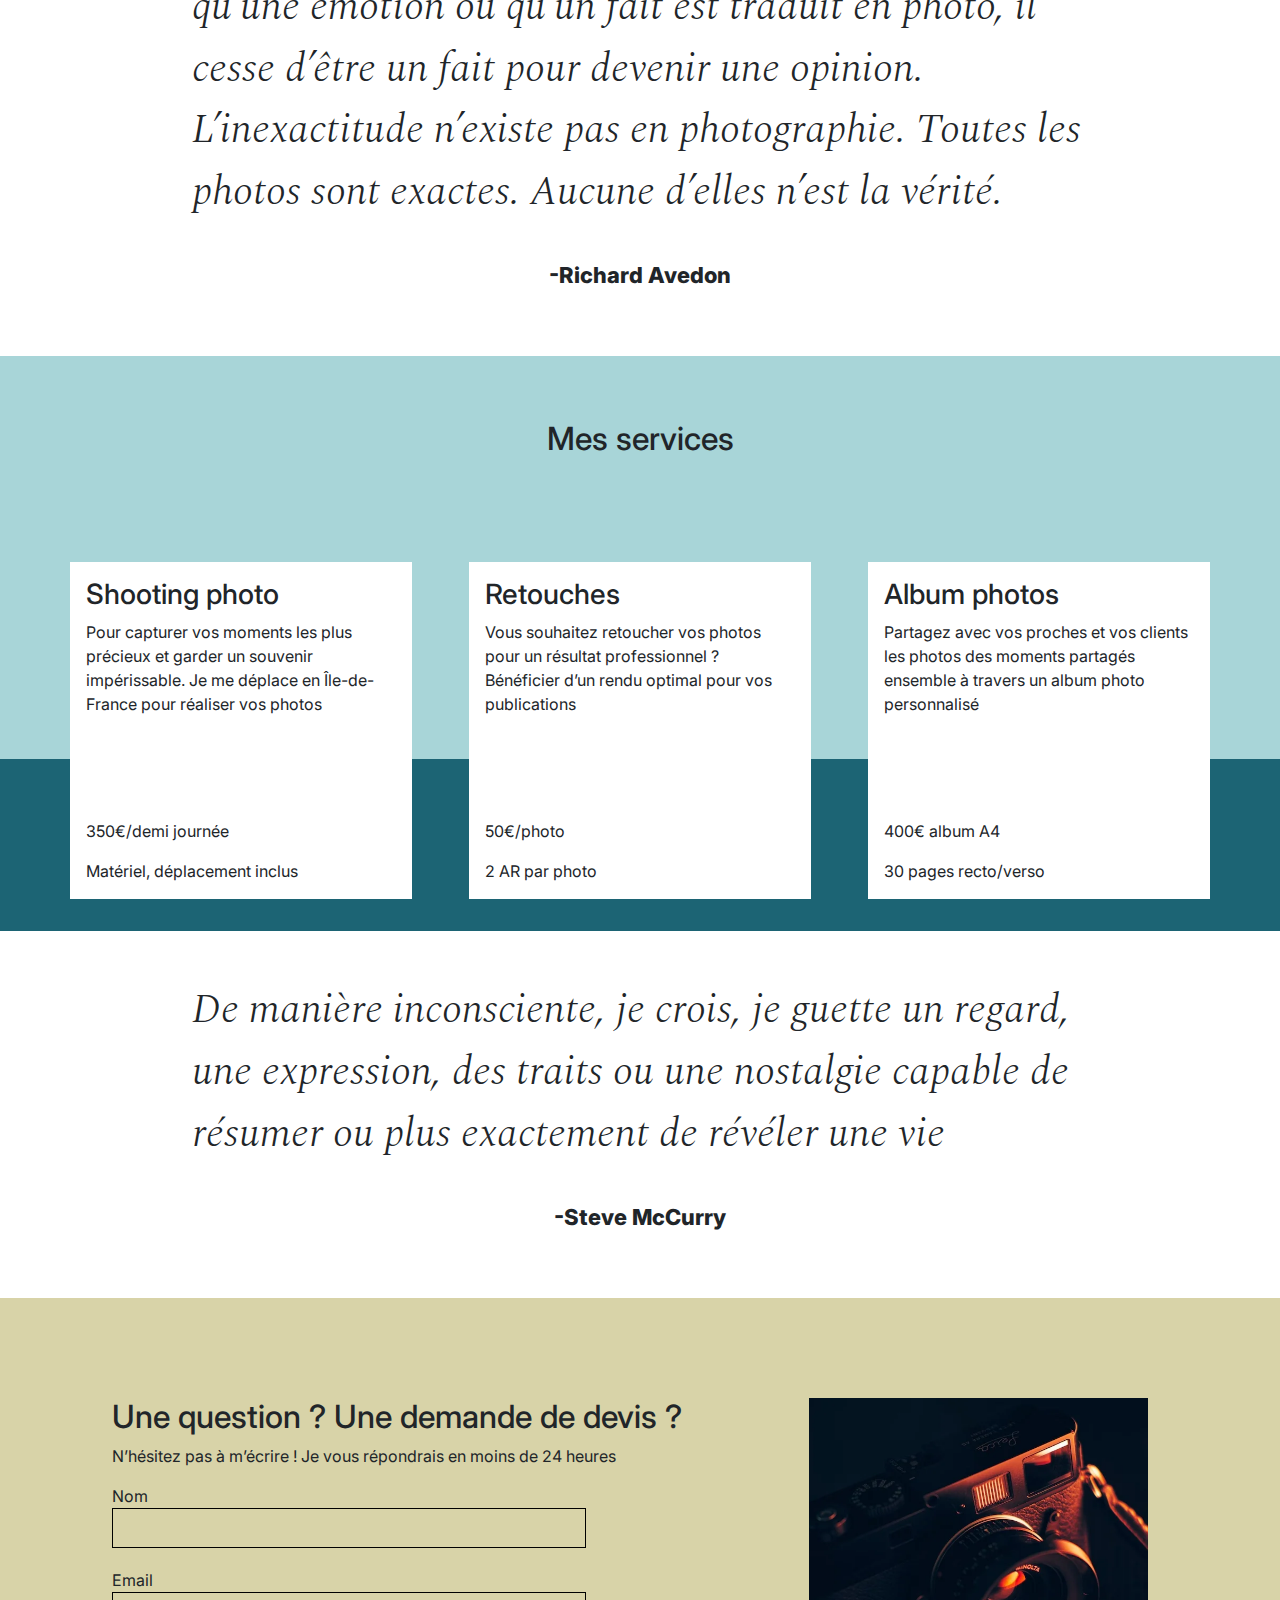
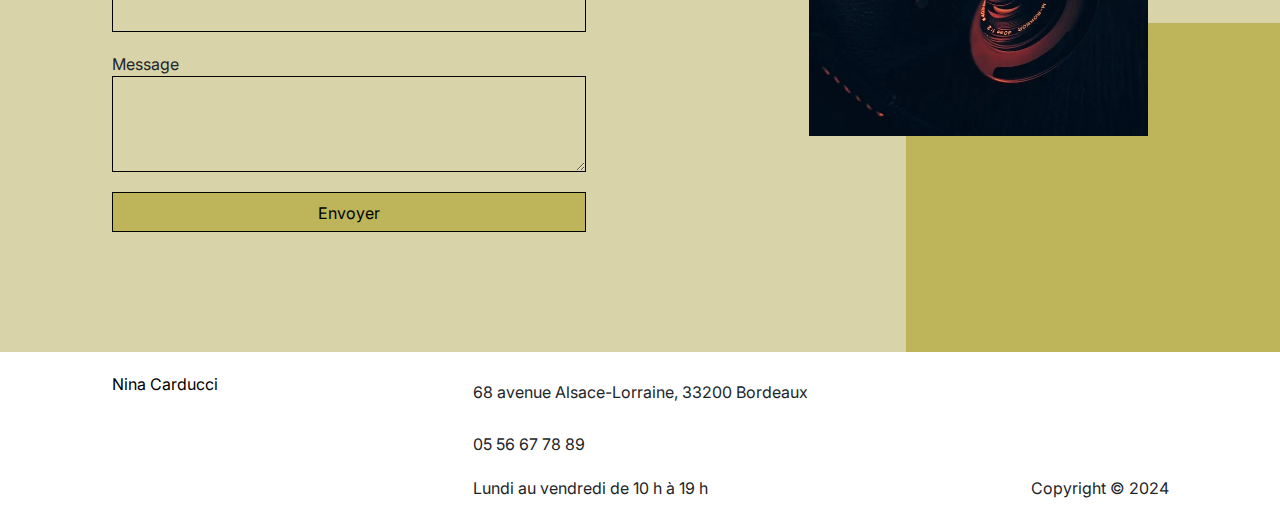
==== commit c0c87995: "minify js & css" ====
--- a/index.html
+++ b/index.html
@@ -60,7 +60,7 @@
     </script>
     <meta name="viewport" content="width=device-width, initial-scale=1.0" />
     <link rel="stylesheet" href="./assets/bootstrap/bootstrap.min.css" />
-    <link rel="stylesheet" href="./assets/style.css" />
+    <link rel="stylesheet" href="./assets/style.min.css" />
     <link rel="preconnect" href="https://fonts.googleapis.com" />
     <link rel="preconnect" href="https://fonts.gstatic.com" crossorigin />
     <link
@@ -125,7 +125,7 @@
       integrity="sha256-CSXorXvZcTkaix6Yvo6HppcZGetbYMGWSFlBw8HfCJo="
       crossorigin="anonymous"
     ></script>
-    <script src="./assets/maugallery.js"></script>
+    <script src="./assets/maugallery.min.js"></script>
     <script src="./assets/scripts.js" defer></script>
     <title>Nina Carducci - Photographe Professionnel à Bordeaux</title>
     <link
@@ -135,27 +135,27 @@
     />
   </head>
   <body>
-    <div class="top-header">
-      <a href="index.html"><h1 class="name">Nina Carducci</h1></a>
-      <div class="nav">
-        <ul>
-          <li><a href="#about">À propos</a></li>
-          <li><a href="#gallery">Galerie</a></li>
-          <li><a href="#services">Service</a></li>
-          <li><a href="#contact">Contact</a></li>
-          <li>
-            <a
-              class="social-link"
-              href="https://www.instagram.com/ninacarducci.photo/?hl=fr"
-              target="_blank"
-              aria-label="icon instagram"
-              ><i class="fa-brands fa-instagram"></i
-            ></a>
-          </li>
-        </ul>
-      </div>
-    </div>
-    <div id="header">
+    <section id="header">
+      <div class="top-header">
+        <a href="index.html"><h1 class="name">Nina Carducci</h1></a>
+        <div class="nav">
+          <ul>
+            <li><a href="#about">À propos</a></li>
+            <li><a href="#gallery">Galerie</a></li>
+            <li><a href="#services">Service</a></li>
+            <li><a href="#contact">Contact</a></li>
+            <li>
+              <a
+                class="social-link"
+                href="https://www.instagram.com/ninacarducci.photo/?hl=fr"
+                target="_blank"
+                aria-label="icon instagram"
+                ><i class="fa-brands fa-instagram"></i
+              ></a>
+            </li>
+          </ul>
+        </div>
+      </div>
       <div
         id="carouselExampleIndicators"
         class="carousel slide"
@@ -225,7 +225,7 @@
           <span class="visually-hidden">Next</span>
         </button>
       </div>
-    </div>
+    </section>
     <section id="about">
       <div class="picture left">
         <img
@@ -253,7 +253,7 @@
       </div>
     </section>
     <section id="gallery">
-      <h2 class="title">Portfolio</h2>
+      <h2 class="title">Galerie</h2>
       <div class="container py-3">
         <figure class="gallery" style="display: none">
           <img
--- a/assets/style.min.css
+++ b/assets/style.min.css
@@ -0,0 +1 @@
+.about-me__introduction,.quote,.quote__text{font-style:italic;font-family:Spectral}.quote,.quote__author,.quote__text{font-family:Spectral}.service,.top-header{background-color:#fff;display:flex}#about,#contact{padding-inline:100px;padding-block:100px}.picture.left::before,.picture.right::before{content:' ';width:374px;height:329px;bottom:0;z-index:-1}#about,#contact .container,.mg-next,.mg-prev,.nav ul,.service,.socials,.socials ul,.top-header,footer,form{display:flex}:root{--orangeDark:#E5975F;--orangeLight:#F6D2B8;--blueDark:#1C6474;--blueLight:#A8D5D8;--greenDark:#BEB45A;--greenLight:#D8D3A8}body{max-width:1920px;margin:auto}*{font-family:Inter;font-style:normal}.top-header{position:sticky;top:0;z-index:1000;justify-content:space-between;padding-inline:100px;padding-block:30px;align-items:center}#about,#contact,#services,.item-column{position:relative}.top-header .name{font-size:26px}ul{list-style-type:none}.nav ul{font-size:14px;margin-bottom:0;align-items:center}.nav li{padding-inline:10px}a{text-decoration:none;color:#000;white-space:nowrap}a:hover{color:var(--orangeDark)}#about{background-color:var(--orangeLight)}.picture.left::before{background-color:var(--orangeDark);position:absolute;left:0}.picture{flex:1;margin:0 20px;z-index:0}.picture img{width:100%}#about-me,.form-container{flex:2}.about-me__title{margin-top:1em;margin-bottom:60px;font-size:30px}.about-me__introduction{font-weight:800;width:60%}#about-me p{width:80%;font-size:14px}.title{text-align:center;padding-block:2em}.gallery .nav{justify-content:center}.nav-pills .nav-link.active,.nav-pills .show>.nav-link{color:#000;background-color:var(--orangeDark);border-radius:10px}.nav-pills .nav-link{color:#000;cursor:pointer}.item-column{margin-bottom:0!important;padding:0}.item-column::after{content:"";display:block;padding-bottom:100%}.gallery-item{position:absolute;width:100%;height:100%;object-fit:cover;padding:.5em}.mg-next,.mg-prev{width:30px;height:30px;border-radius:00%;justify-content:center;align-items:center;font-size:24px}form input,form textarea{width:100%;background-color:transparent;border:1px solid;margin-bottom:20px}.quote{width:70%;margin:auto;padding-block:3em}.quote__text{font-weight:300;font-size:calc(1.375rem + 1.5vw)}.quote__author{font-weight:800;font-size:22px}#services{margin:auto;background-color:var(--blueLight)}#services .container::before{content:' ';background-color:var(--blueDark);position:absolute;width:100%;height:30%;bottom:0;left:0;z-index:0}#services .container{justify-content:space-between;display:flex;padding:2em 0}.service{max-width:390px;width:30%;height:337px;padding:1em;flex-direction:column;justify-content:space-between;z-index:1}#contact{margin:auto;background-color:var(--greenLight)}.picture.right::before{background-color:var(--greenDark);position:absolute;right:0}form{flex-direction:column;width:70%;align-items:flex-start}form input{height:2.5em}form textarea{height:5em;line-height:2.5em;font-size:1.2em}input[type=submit]{background-color:var(--greenDark);padding:.5em 1em}.fa-brands,.fa-solid{font-size:1.5rem}@media all and (max-width:1180px){.picture{flex:2}#about,#contact .container{align-items:center}.about-me__title{margin-top:0;margin-bottom:1em}#about-me p{width:100%}}@media all and (max-width:1000px){.picture.left::before,.picture.right::before{height:30%;position:absolute;z-index:-1;width:100%}#about,#contact .container,#services .container{flex-direction:column}.picture{width:50%}.picture.left::before{bottom:auto;top:0;left:0}.about-me__title{text-align:center;margin-top:1em}.service{width:100%;max-width:100%;height:auto;margin:2em 0}.service__description{margin-bottom:1em}#services .container::before{width:30%;height:100%;bottom:0;right:0;left:auto;z-index:0}#contact .picture.right{margin-top:1em}.picture.right::before{bottom:0;right:0}footer{flex-direction:column;align-items:center}}@media all and (max-width:650px){img{max-width:400px;max-height:300px}.top-header{flex-direction:column;padding-inline:0}.top-header .nav,.top-header .nav ul{width:100%;padding:0}.top-header .nav li{flex:1;padding-block:1em;text-align:center}.picture.left::before,.picture.right::before{height:150px}#services .container{align-items:center}.service{max-width:90%}#about,#contact{padding-inline:2em;padding-block:2em}form{width:100%}.picture{width:80%}}footer{justify-content:space-around;padding-top:20px}.socials{flex-direction:column;justify-content:space-between}.socials ul{justify-content:center;gap:20px;margin-top:50px;padding:0}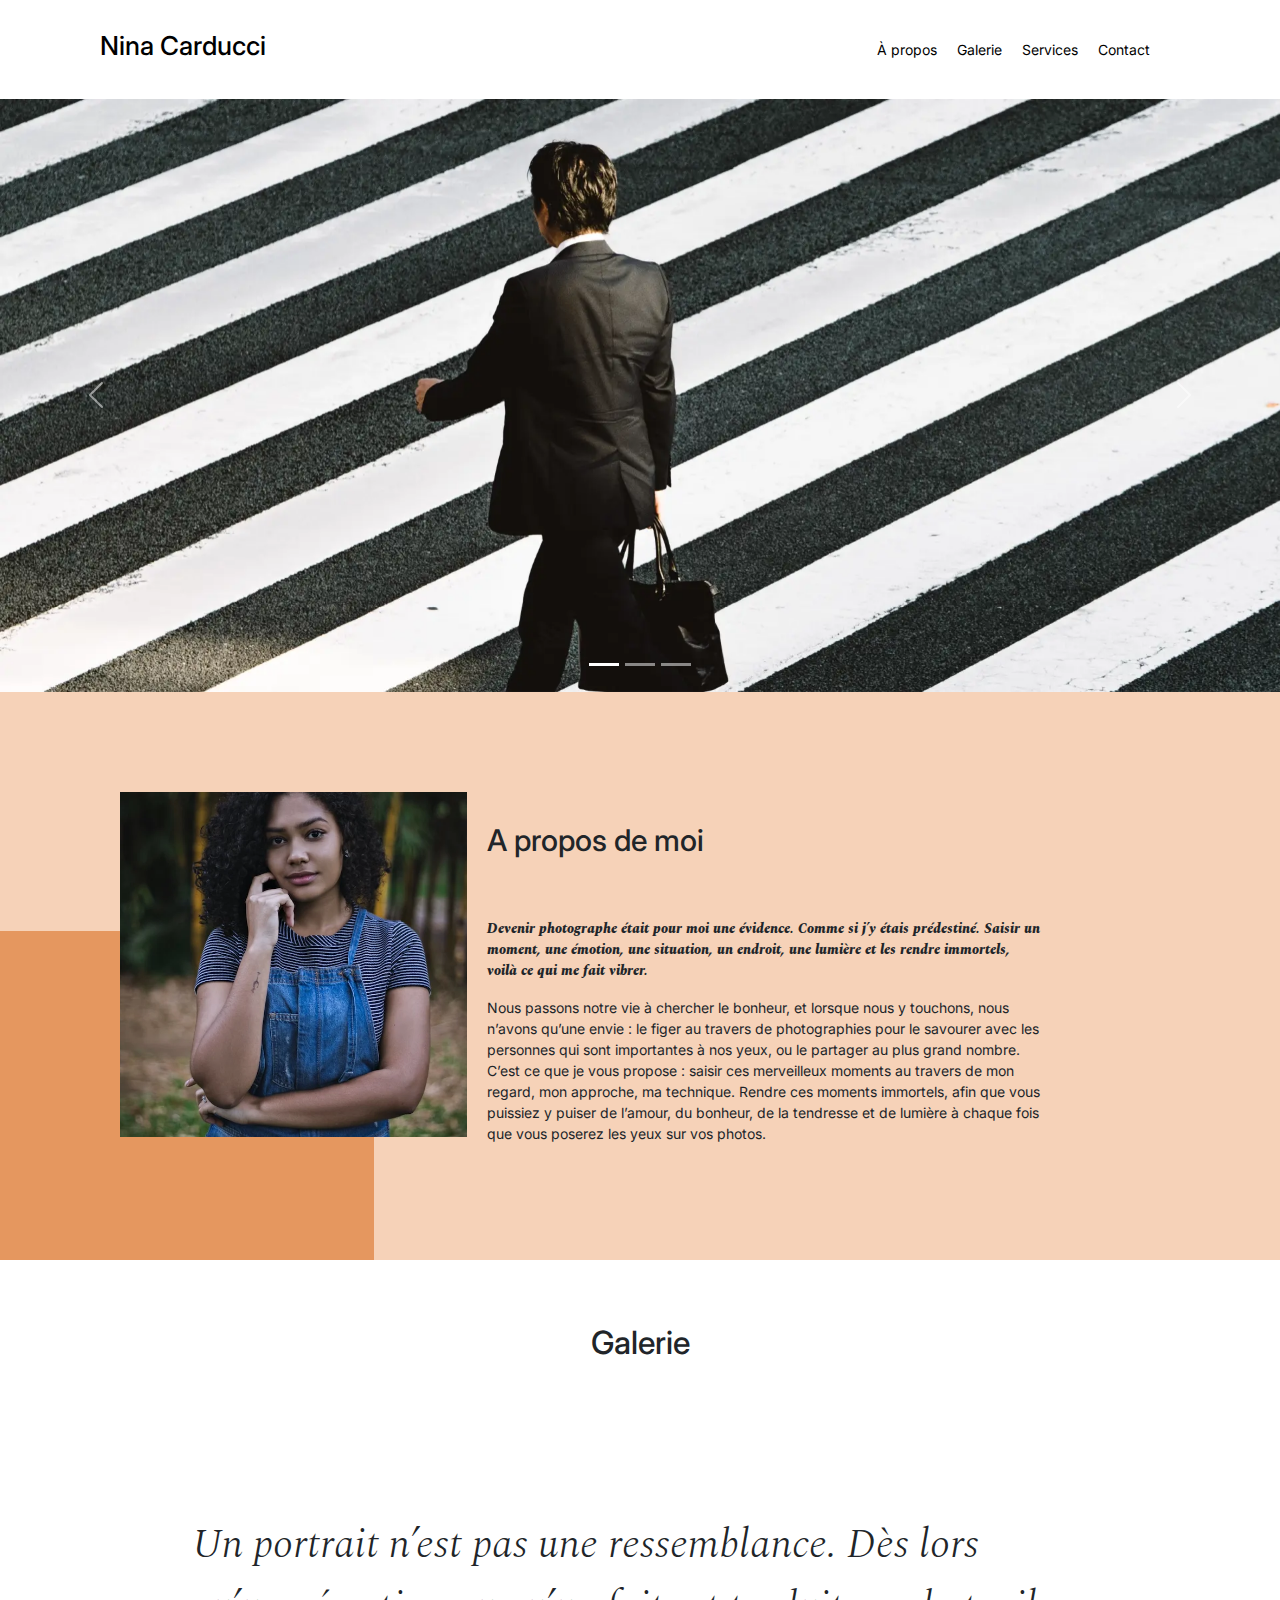
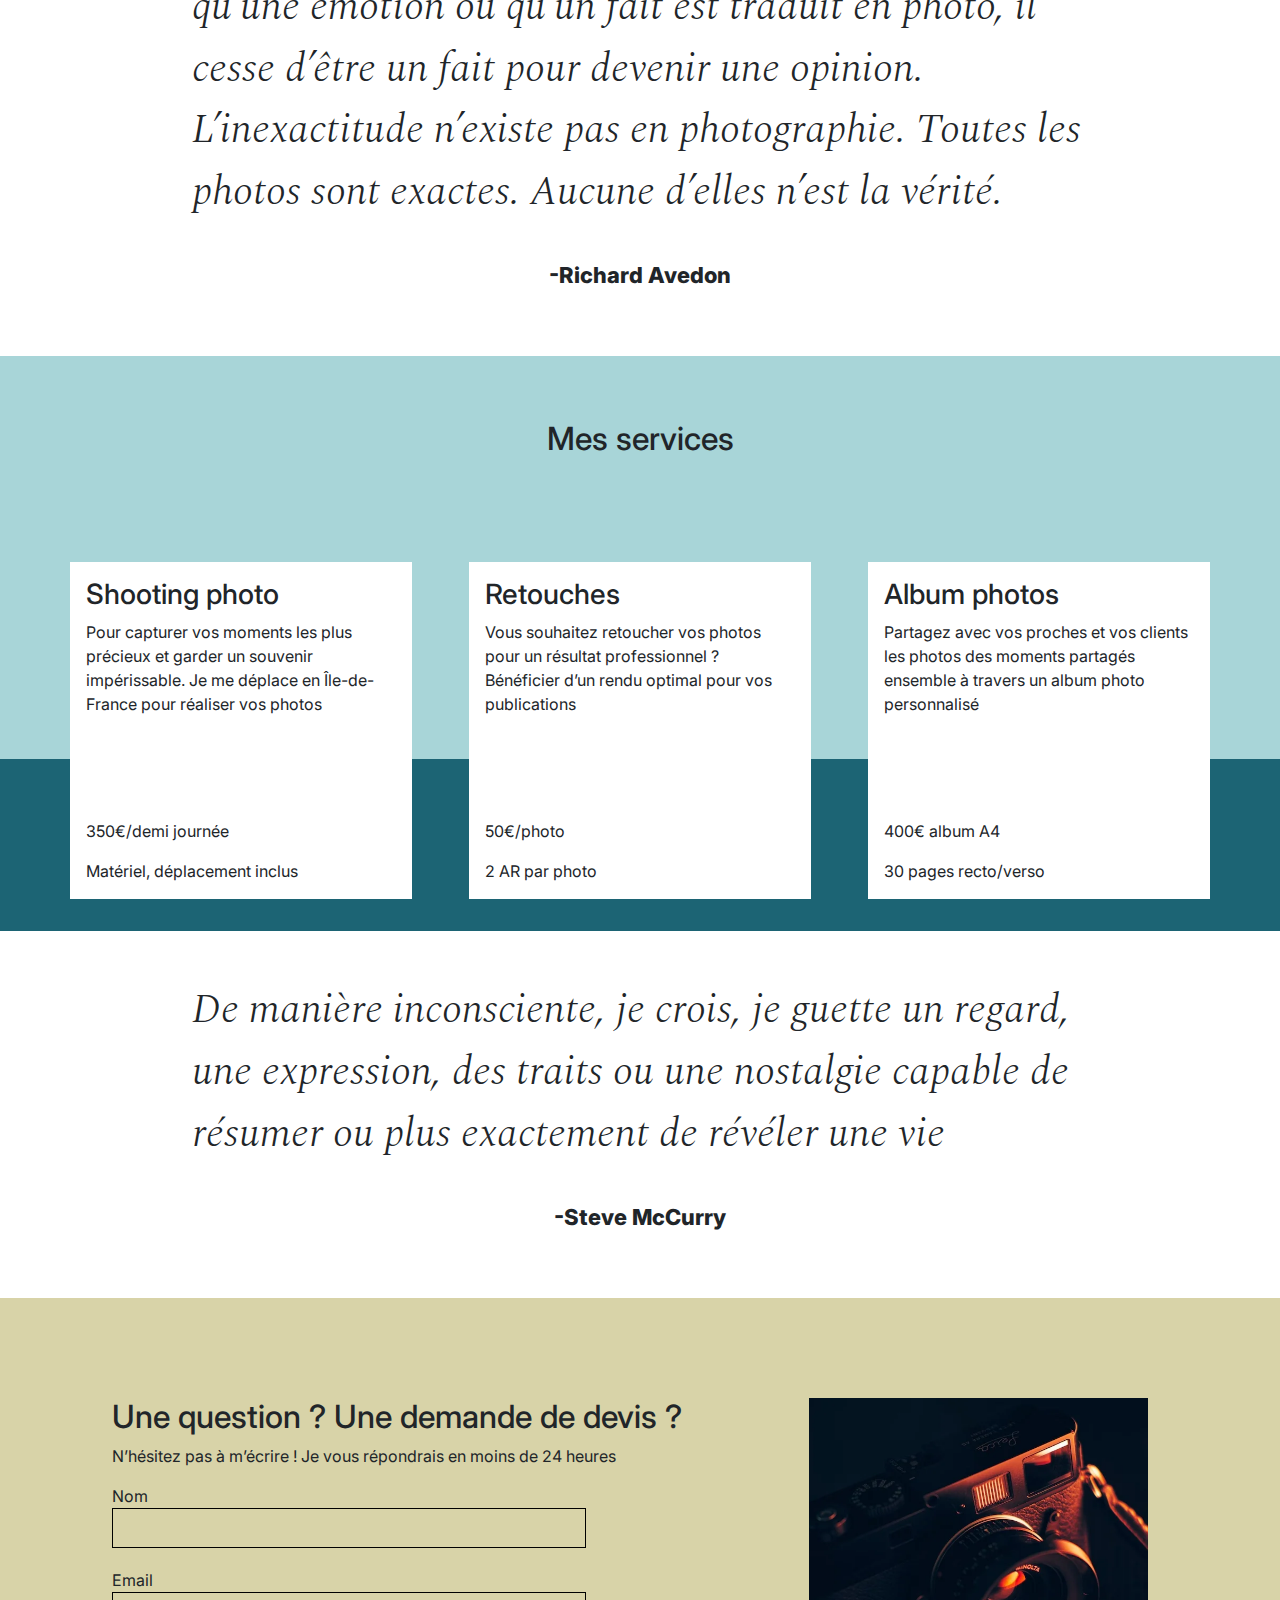
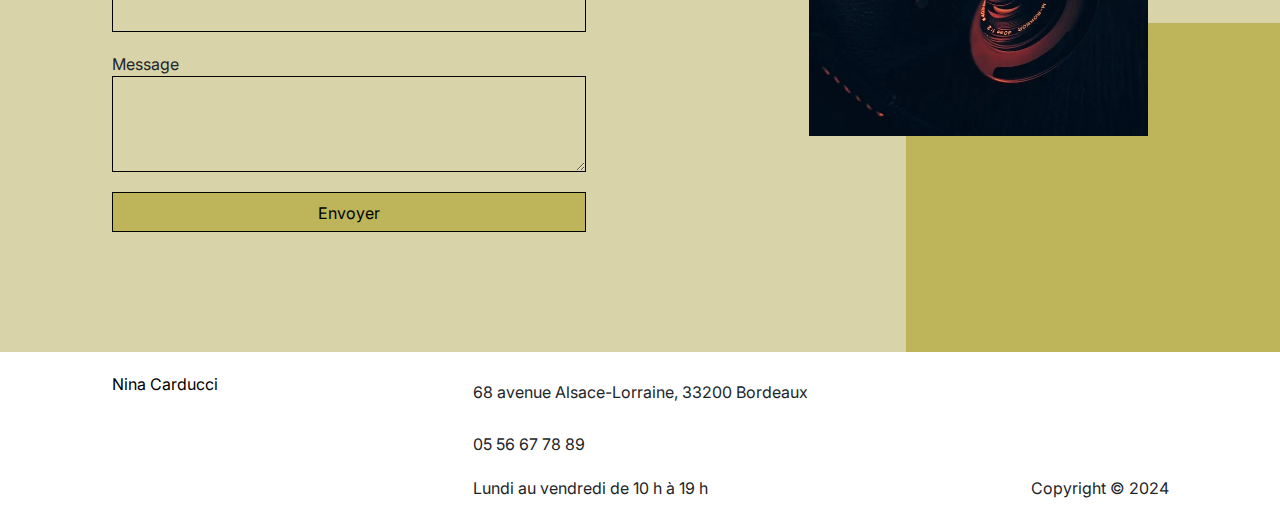
==== commit 89c16d33: "final modif" ====
--- a/index.html
+++ b/index.html
@@ -142,7 +142,7 @@
           <ul>
             <li><a href="#about">À propos</a></li>
             <li><a href="#gallery">Galerie</a></li>
-            <li><a href="#services">Service</a></li>
+            <li><a href="#services">Services</a></li>
             <li><a href="#contact">Contact</a></li>
             <li>
               <a
